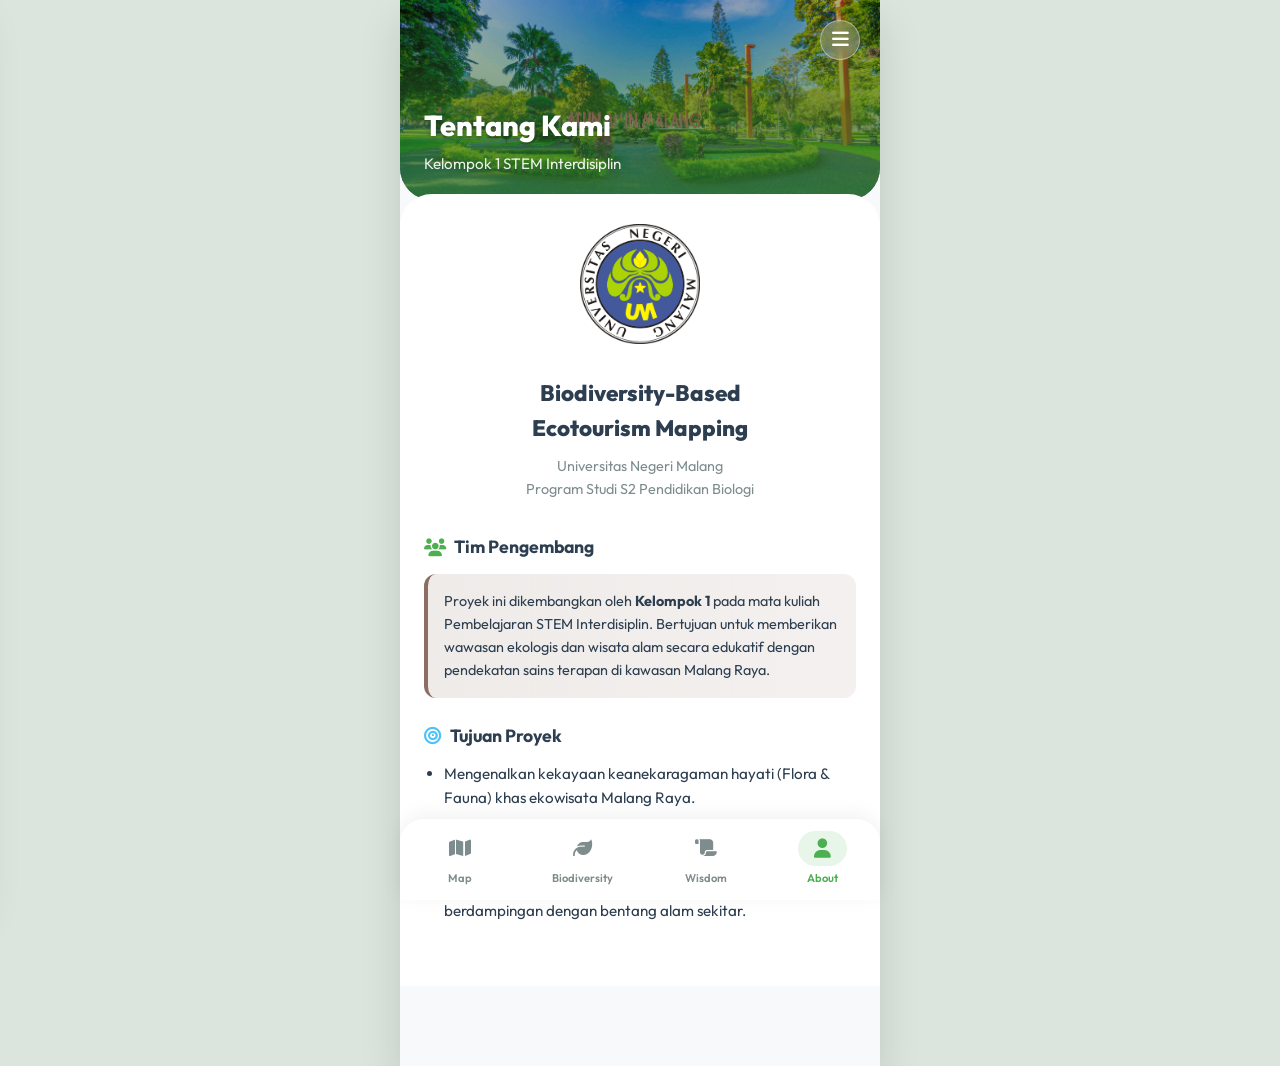
==== about.html @ d027c90c "first demo" ====
<!DOCTYPE html>
<html lang="id">
<head>
    <meta charset="UTF-8">
    <meta name="viewport" content="width=device-width, initial-scale=1.0">
    <title>EcoMap Malang Raya - Tentang Kami</title>
    <!-- Google Fonts -->
    <link rel="preconnect" href="https://fonts.googleapis.com">
    <link rel="preconnect" href="https://fonts.gstatic.com" crossorigin>
    <link href="https://fonts.googleapis.com/css2?family=Outfit:wght@300;400;500;600;700;800&display=swap" rel="stylesheet">
    <link rel="stylesheet" href="style.css">
    <!-- FontAwesome for Icons -->
    <link rel="stylesheet" href="https://cdnjs.cloudflare.com/ajax/libs/font-awesome/6.4.0/css/all.min.css">
</head>
<body>

<div class="app-container">

    <!-- SIDEBAR MENU -->
    <div id="sidebarOverlay" class="sidebar-overlay"></div>
    <nav id="sidebarMenu" class="sidebar-menu">
        <div class="sidebar-header">
            <img src="Images/Lambang-UM.webp" alt="Lambang UM" class="sidebar-logo">
            <button id="closeSidebarBtn" class="btn-close-sidebar"><i class="fa-solid fa-xmark"></i></button>
        </div>
        <div class="sidebar-content">
            <a href="#" class="sidebar-item"><i class="fa-solid fa-book"></i> Petunjuk Penggunaan</a>
            <a href="index.html" class="sidebar-item"><i class="fa-solid fa-map-location-dot"></i> Info Lokasi</a>
            <a href="about.html" class="sidebar-item"><i class="fa-solid fa-circle-info"></i> Tentang Kami</a>
            <a href="#" class="sidebar-item"><i class="fa-solid fa-comment-dots"></i> Feedback</a>
        </div>
        <div class="sidebar-footer">
            <p><strong>Kelompok 1 Pembelajaran STEM Interdisiplin</strong></p>
            <p>Biodiversity-Based Ecotourism Mapping</p>
            <div style="height: 12px;"></div>
            <p><strong>S2 Pendidikan Biologi</strong></p>
            <p>Universitas Negeri Malang</p>
        </div>
    </nav>

    <!-- HEADER -->
    <header class="hero-header" style="height: 200px;">
        <div class="header-overlay"></div>
        <button id="openSidebarBtn" class="btn-menu"><i class="fa-solid fa-bars"></i></button>
        <img class="header-bg" src="Images/Hero.png" alt="Malang Raya Forest">
        <div class="header-content">
            <h1>Tentang Kami</h1>
            <p>Kelompok 1 STEM Interdisiplin</p>
        </div>
    </header>

    <div class="detail-body" style="margin-top: -30px; position: relative; z-index: 10;">
        <div style="text-align: center; margin-bottom: 24px;">
            <img src="Images/Lambang-UM.webp" alt="Logo Universitas Negeri Malang" style="width: 120px; height: auto;">
        </div>
        <h2 class="detail-title" style="text-align: center; font-size: 1.4rem;">Biodiversity-Based<br>Ecotourism Mapping</h2>
        <p style="text-align: center; color: var(--text-muted); font-size: 0.9rem; margin-bottom: 32px;">
            Universitas Negeri Malang<br>Program Studi S2 Pendidikan Biologi
        </p>

        <h3 class="section-label"><i class="fa-solid fa-users text-green"></i> Tim Pengembang</h3>
        <div class="local-wisdom-card">
            <p>Proyek ini dikembangkan oleh <strong>Kelompok 1</strong> pada mata kuliah Pembelajaran STEM Interdisiplin. Bertujuan untuk memberikan wawasan ekologis dan wisata alam secara edukatif dengan pendekatan sains terapan di kawasan Malang Raya.</p>
        </div>

        <h3 class="section-label" style="margin-top: 24px;"><i class="fa-solid fa-bullseye text-blue"></i> Tujuan Proyek</h3>
        <ul style="padding-left: 20px; color: var(--text-main); font-size: 0.95rem; line-height: 1.6; margin-bottom: 32px; font-weight: 400;">
            <li style="margin-bottom: 8px;">Mengenalkan kekayaan keanekaragaman hayati (Flora & Fauna) khas ekowisata Malang Raya.</li>
            <li style="margin-bottom: 8px;">Mengintegrasikan nilai sains, teknologi, rekayasa, dan matematika (STEM) dalam konteks pelestarian lingkungan.</li>
            <li style="margin-bottom: 8px;">Menyajikan kearifan lokal <i>(local wisdom)</i> yang hidup berdampingan dengan bentang alam sekitar.</li>
        </ul>

    </div>

    <!-- Spacer for bottom nav -->
    <div style="height: 80px;"></div>

    <!-- BOTTOM NAVIGATION -->
    <nav class="bottom-nav">
        <a href="index.html#map-view" class="nav-item">
            <i class="fa-solid fa-map"></i>
            <span>Map</span>
        </a>
        <a href="index.html#biodiversity-view" class="nav-item">
            <i class="fa-solid fa-leaf"></i>
            <span>Biodiversity</span>
        </a>
        <a href="index.html#wisdom" class="nav-item">
            <i class="fa-solid fa-scroll"></i>
            <span>Wisdom</span>
        </a>
        <a href="about.html" class="nav-item active">
            <i class="fa-solid fa-user"></i>
            <span>About</span>
        </a>
    </nav>

</div>

<script src="script.js"></script>
</body>
</html>
---- style.css ----
/* === DESIGN SYSTEM & TOKENS === */
:root {
  /* Core Colors */
  --green-primary: #4CAF50;
  --green-light: #E8F5E9;
  --green-dark: #2E7D32;
  --blue-primary: #4FC3F7;
  --blue-light: #E1F5FE;
  --brown-primary: #8D6E63;
  --brown-light: #EFEBE9;
  
  /* Neutrals */
  --bg-color: #F8F9FA;
  --card-bg: #FFFFFF;
  --text-main: #2C3E50;
  --text-muted: #7F8C8D;
  --white: #FFFFFF;
  
  /* Effects */
  --shadow-sm: 0 4px 6px rgba(0,0,0,0.05);
  --shadow-md: 0 10px 20px rgba(0,0,0,0.08);
  --shadow-lg: 0 20px 40px rgba(0,0,0,0.12);
  --radius-sm: 12px;
  --radius-md: 20px;
  --radius-lg: 32px;
  --transition: all 0.3s cubic-bezier(0.25, 0.8, 0.25, 1);
}

* {
  margin: 0;
  padding: 0;
  box-sizing: border-box;
}

body {
  font-family: 'Outfit', sans-serif;
  background-color: #dbe4dd; /* Subtle green-ish backdrop for desktop */
  color: var(--text-main);
  line-height: 1.6;
}

/* === MOBILE APP CONTAINER === */
.app-container {
  max-width: 480px;
  margin: 0 auto;
  background-color: var(--bg-color);
  min-height: 100vh;
  position: relative;
  box-shadow: var(--shadow-lg);
  overflow-x: hidden;
  padding-bottom: env(safe-area-inset-bottom);
}

.section-padding {
  padding: 0 20px;
  margin-bottom: 30px;
}

.section-title {
  font-size: 1.25rem;
  font-weight: 700;
  margin-bottom: 16px;
  color: var(--text-main);
}

/* Typography Utilities */
.text-green { color: var(--green-primary); }
.text-blue { color: var(--blue-primary); }
.text-brown { color: var(--brown-primary); }

/* === HEADER === */
.hero-header {
  position: relative;
  height: 240px;
  border-bottom-left-radius: var(--radius-lg);
  border-bottom-right-radius: var(--radius-lg);
  overflow: hidden;
  margin-bottom: 24px;
}

.hero-header .header-bg {
  width: 100%;
  height: 100%;
  object-fit: cover;
  filter: saturate(1.2) brightness(0.9);
}

.header-overlay {
  position: absolute;
  top: 0; left: 0; right: 0; bottom: 0;
  background: linear-gradient(to bottom, rgba(0,0,0,0.2) 0%, rgba(46,125,50,0.8) 100%);
  z-index: 1;
}

.header-content {
  position: absolute;
  bottom: 24px;
  left: 24px;
  right: 24px;
  z-index: 2;
  color: var(--white);
}

.header-content h1 {
  font-size: 1.8rem;
  font-weight: 800;
  margin-bottom: 4px;
  text-shadow: 0 2px 4px rgba(0,0,0,0.3);
}

.header-content p {
  font-size: 0.95rem;
  font-weight: 400;
  opacity: 0.9;
}

/* === MAP SECTION (HERO) === */
.map-container {
  position: relative;
  width: 100%;
  height: 220px;
  border-radius: var(--radius-md);
  overflow: hidden;
  box-shadow: var(--shadow-md);
  background-color: #e0f2f1;
}

.map-bg {
  width: 100%;
  height: 100%;
  object-fit: cover;
  opacity: 0.9;
}

.map-pin {
  position: absolute;
  transform: translate(-50%, -100%);
  display: flex;
  flex-direction: column;
  align-items: center;
  cursor: pointer;
  animation: bounce 2s infinite ease-in-out;
}

.map-pin i {
  color: #E53935;
  font-size: 1.5rem;
  filter: drop-shadow(0 4px 4px rgba(0,0,0,0.3));
}

.pin-label {
  background: rgba(255,255,255,0.9);
  padding: 4px 8px;
  border-radius: 8px;
  font-size: 0.7rem;
  font-weight: 600;
  color: var(--text-main);
  margin-top: 4px;
  box-shadow: var(--shadow-sm);
  backdrop-filter: blur(4px);
  white-space: nowrap;
}

@keyframes bounce {
  0%, 100% { transform: translate(-50%, -100%) translateY(0); }
  50% { transform: translate(-50%, -100%) translateY(-8px); }
}

.map-insight {
  margin-top: 16px;
  padding: 12px 16px;
  background: var(--green-light);
  border-radius: var(--radius-sm);
  font-size: 0.85rem;
  color: var(--green-dark);
  border-left: 4px solid var(--green-primary);
}

/* === SEARCH & FILTER === */
.search-bar {
  display: flex;
  align-items: center;
  background: var(--white);
  padding: 12px 20px;
  border-radius: 50px;
  box-shadow: var(--shadow-sm);
  margin-bottom: 16px;
}

.search-bar i {
  color: var(--text-muted);
  margin-right: 12px;
}

.search-bar input {
  border: none;
  outline: none;
  width: 100%;
  font-family: inherit;
  font-size: 1rem;
  background: transparent;
}

.filter-chips {
  display: flex;
  gap: 10px;
  overflow-x: auto;
  padding-bottom: 8px;
  scrollbar-width: none; /* Firefox */
}
.filter-chips::-webkit-scrollbar { display: none; } /* Chrome */

.chip {
  padding: 8px 16px;
  background: var(--white);
  border: 1px solid #E0E0E0;
  border-radius: 50px;
  font-size: 0.85rem;
  font-weight: 500;
  color: var(--text-main);
  cursor: pointer;
  white-space: nowrap;
  display: flex;
  align-items: center;
  gap: 6px;
  transition: var(--transition);
}

.chip:hover, .chip.active {
  background: var(--green-primary);
  color: var(--white);
  border-color: var(--green-primary);
}

.chip i { font-size: 0.8rem; }

/* === CARD UI === */
.card-list {
  display: flex;
  flex-direction: column;
  gap: 20px;
}

.ecocard {
  background: var(--card-bg);
  border-radius: var(--radius-md);
  overflow: hidden;
  box-shadow: var(--shadow-sm);
  transition: var(--transition);
  cursor: pointer;
}

.ecocard:hover {
  transform: translateY(-4px);
  box-shadow: var(--shadow-md);
}

.card-image-wrapper {
  position: relative;
  height: 160px;
  overflow: hidden;
}

.card-image-wrapper img {
  width: 100%;
  height: 100%;
  object-fit: cover;
  transition: transform 0.5s ease;
}

.ecocard:hover .card-image-wrapper img {
  transform: scale(1.05);
}

.badge {
  position: absolute;
  top: 12px;
  left: 12px;
  background: rgba(255, 255, 255, 0.9);
  backdrop-filter: blur(4px);
  padding: 6px 12px;
  border-radius: 20px;
  font-size: 0.75rem;
  font-weight: 700;
  box-shadow: 0 2px 4px rgba(0,0,0,0.1);
}

.card-content {
  padding: 20px;
}

.card-content h3 {
  font-size: 1.2rem;
  font-weight: 700;
  margin-bottom: 4px;
}

.location {
  font-size: 0.85rem;
  color: var(--text-muted);
  margin-bottom: 12px;
}

.location i { color: #E53935; }

.bio-tags {
  display: flex;
  flex-wrap: wrap;
  gap: 8px;
  margin-bottom: 12px;
}

.tag {
  font-size: 0.75rem;
  padding: 4px 10px;
  border-radius: 6px;
  font-weight: 600;
}

.tag.flora { background: var(--green-light); color: var(--green-dark); }
.tag.fauna { background: var(--blue-light); color: #0277BD; }

.local-wisdom {
  font-size: 0.85rem;
  color: var(--text-main);
  background: var(--brown-light);
  padding: 10px;
  border-radius: 8px;
  margin-bottom: 16px;
  border-left: 3px solid var(--brown-primary);
}

.btn-explore {
  width: 100%;
  padding: 12px;
  background: transparent;
  border: 2px solid var(--green-primary);
  color: var(--green-primary);
  border-radius: var(--radius-sm);
  font-size: 0.9rem;
  font-weight: 700;
  cursor: pointer;
  transition: var(--transition);
  display: flex;
  justify-content: center;
  align-items: center;
  gap: 8px;
}

.btn-explore:hover {
  background: var(--green-primary);
  color: var(--white);
}

/* === HIGHLIGHT SECTION === */
.highlight-box {
  padding: 24px;
  border-radius: var(--radius-md);
  color: var(--white);
  display: flex;
  gap: 16px;
  align-items: flex-start;
  box-shadow: var(--shadow-md);
}

.gradient-bg {
  background: linear-gradient(135deg, var(--green-primary) 0%, var(--blue-primary) 100%);
}

.icon-pulse {
  background: rgba(255,255,255,0.2);
  width: 48px;
  height: 48px;
  border-radius: 50%;
  display: flex;
  justify-content: center;
  align-items: center;
  font-size: 1.2rem;
  flex-shrink: 0;
  animation: pulse 2s infinite;
}

@keyframes pulse {
  0% { box-shadow: 0 0 0 0 rgba(255,255,255,0.4); }
  70% { box-shadow: 0 0 0 15px rgba(255,255,255,0); }
  100% { box-shadow: 0 0 0 0 rgba(255,255,255,0); }
}

.highlight-info h4 {
  font-size: 1.1rem;
  font-weight: 700;
  margin-bottom: 8px;
}

.highlight-info p {
  font-size: 0.9rem;
  opacity: 0.95;
  line-height: 1.5;
}

/* === BOTTOM NAVIGATION === */
.bottom-nav {
  position: fixed;
  bottom: 0;
  width: 100%;
  max-width: 480px;
  background: var(--white);
  display: flex;
  justify-content: space-around;
  padding: 12px 0;
  padding-bottom: calc(12px + env(safe-area-inset-bottom));
  box-shadow: 0 -4px 20px rgba(0,0,0,0.06);
  border-top-left-radius: 24px;
  border-top-right-radius: 24px;
  z-index: 10;
}

.nav-item {
  display: flex;
  flex-direction: column;
  align-items: center;
  text-decoration: none;
  color: var(--text-muted);
  gap: 4px;
  transition: var(--transition);
}

.nav-item i {
  font-size: 1.2rem;
  padding: 8px 16px;
  border-radius: 20px;
  transition: var(--transition);
}

.nav-item span {
  font-size: 0.7rem;
  font-weight: 600;
}

.nav-item.active {
  color: var(--green-primary);
}

.nav-item.active i {
  background: var(--green-light);
  color: var(--green-primary);
}

/* === DETAIL MODAL === */
.detail-modal {
  position: fixed;
  top: 0; left: 0; right: 0; bottom: 0;
  background: var(--bg-color);
  z-index: 100;
  transform: translateY(100%);
  transition: transform 0.4s cubic-bezier(0.25, 1, 0.5, 1);
  overflow-y: auto;
}

.detail-modal.show {
  transform: translateY(0);
}

.btn-close {
  position: absolute;
  top: 20px;
  right: 20px;
  width: 40px;
  height: 40px;
  border-radius: 50%;
  background: rgba(255,255,255,0.8);
  backdrop-filter: blur(8px);
  border: none;
  font-size: 1.2rem;
  color: var(--text-main);
  z-index: 101;
  cursor: pointer;
  box-shadow: var(--shadow-sm);
  display: flex;
  justify-content: center;
  align-items: center;
}

/* Scrollbar Hide for modal */
.detail-modal::-webkit-scrollbar { display: none; }
.detail-modal { scrollbar-width: none; }

.detail-header {
  height: 300px;
  position: relative;
}

.detail-header img {
  width: 100%;
  height: 100%;
  object-fit: cover;
}

.detail-body {
  background: var(--white);
  margin-top: -30px;
  border-top-left-radius: var(--radius-lg);
  border-top-right-radius: var(--radius-lg);
  position: relative;
  padding: 30px 24px;
  min-height: calc(100vh - 270px);
}

.detail-title {
  font-size: 1.6rem;
  font-weight: 800;
  margin-bottom: 8px;
}

.detail-desc {
  font-size: 0.95rem;
  margin-bottom: 24px;
}

.section-label {
  font-size: 1.1rem;
  font-weight: 700;
  margin-bottom: 12px;
  color: var(--text-main);
  display: flex;
  align-items: center;
  gap: 8px;
}

.detail-list {
  background: var(--bg-color);
  border-radius: var(--radius-md);
  padding: 16px;
  margin-bottom: 20px;
}

.bio-item {
  display: flex;
  align-items: center;
  gap: 12px;
  padding: 8px 0;
  border-bottom: 1px solid #E0E0E0;
}
.bio-item:last-child { border-bottom: none; }

.bio-icon {
  width: 40px;
  height: 40px;
  border-radius: 50%;
  display: flex;
  justify-content: center;
  align-items: center;
  background: var(--white);
  box-shadow: var(--shadow-sm);
}

.bio-text { flex: 1; }
.bio-text h5 { font-size: 0.95rem; font-weight: 600; }
.bio-text p { font-size: 0.8rem; color: var(--text-muted); font-style: italic; } /* Ilmiah/Binomial name */

.local-wisdom-card {
  background: linear-gradient(to right, var(--brown-light), rgba(141,110,99,0.1));
  border-left: 4px solid var(--brown-primary);
  padding: 16px;
  border-radius: var(--radius-sm);
  margin-bottom: 24px;
}

.local-wisdom-card h5 {
  font-size: 1rem;
  color: var(--brown-primary);
  margin-bottom: 8px;
}

.local-wisdom-card p {
  font-size: 0.9rem;
}

.mini-map {
  width: 100%;
  height: 150px;
  border-radius: var(--radius-md);
  background: #E0E0E0;
  position: relative;
  overflow: hidden;
  margin-bottom: 30px;
}
.mini-map img {
  width: 100%;
  height: 100%;
  object-fit: cover;
  filter: grayscale(0.5);
}
.mini-map-pin {
  position: absolute;
  top: 50%; left: 50%;
  transform: translate(-50%, -100%);
  color: #E53935;
  font-size: 2rem;
  filter: drop-shadow(0 4px 4px rgba(0,0,0,0.4));
}

/* === SPECIES GRID === */
.species-badge {
  display: inline-flex;
  align-items: center;
  gap: 8px;
  background-color: #3b5a2e; /* dark olive green */
  color: white;
  padding: 6px 16px;
  border-radius: 20px;
  font-size: 0.85rem;
  font-weight: 600;
  margin-bottom: 16px;
  margin-top: 24px;
}
.species-badge.fauna {
  background-color: #4a633d; /* slightly lighter olive green */
}

.species-grid {
  display: grid;
  grid-template-columns: repeat(auto-fill, minmax(90px, 1fr));
  gap: 16px;
  margin-bottom: 24px;
}

.species-card {
  display: flex;
  flex-direction: column;
  align-items: center;
}

.species-card img {
  width: 100%;
  aspect-ratio: 1;
  object-fit: cover;
  border-radius: 8px;
  margin-bottom: 8px;
  box-shadow: 0 2px 4px rgba(0,0,0,0.1);
  background: #f0f0f0;
}

.species-card p {
  font-size: 0.7rem;
  text-align: center;
  font-style: italic;
  font-weight: 600;
  color: var(--text-main);
  line-height: 1.2;
}

/* === SIDEBAR MENU === */
.btn-menu {
  position: absolute;
  top: 20px;
  right: 20px;
  background: rgba(255,255,255,0.2);
  backdrop-filter: blur(8px);
  border: 1px solid rgba(255,255,255,0.4);
  color: var(--white);
  width: 40px;
  height: 40px;
  border-radius: 50%;
  font-size: 1.2rem;
  z-index: 5;
  cursor: pointer;
  display: flex;
  justify-content: center;
  align-items: center;
}

.sidebar-overlay {
  position: fixed;
  top: 0; left: 0; right: 0; bottom: 0;
  background: rgba(0,0,0,0.5);
  z-index: 1000;
  opacity: 0;
  visibility: hidden;
  transition: var(--transition);
}

.sidebar-overlay.active {
  opacity: 1;
  visibility: visible;
}

.sidebar-menu {
  position: fixed;
  top: 0; left: -300px; bottom: 0;
  width: 280px;
  background: var(--white);
  z-index: 1001;
  box-shadow: var(--shadow-lg);
  display: flex;
  flex-direction: column;
  transition: transform 0.4s cubic-bezier(0.25, 1, 0.5, 1);
}

.sidebar-menu.active {
  transform: translateX(300px);
}

.sidebar-header {
  padding: 30px 20px 20px;
  display: flex;
  justify-content: space-between;
  align-items: flex-start;
  background: var(--green-light);
  border-bottom: 1px solid #E0E0E0;
}

.sidebar-logo {
  width: 80px;
  height: auto;
}

.btn-close-sidebar {
  background: transparent;
  border: none;
  font-size: 1.5rem;
  color: var(--text-main);
  cursor: pointer;
}

.sidebar-content {
  padding: 20px 0;
  flex: 1;
}

.sidebar-item {
  display: flex;
  align-items: center;
  gap: 12px;
  padding: 16px 24px;
  text-decoration: none;
  color: var(--text-main);
  font-weight: 500;
  font-size: 1rem;
  transition: var(--transition);
}

.sidebar-item:hover {
  background: var(--green-light);
  color: var(--green-primary);
}

.sidebar-item i {
  font-size: 1.2rem;
  width: 24px;
  text-align: center;
  color: var(--green-primary);
}

.sidebar-footer {
  padding: 24px;
  background: var(--bg-color);
  border-top: 1px solid #E0E0E0;
  font-size: 0.75rem;
  color: var(--text-muted);
  line-height: 1.5;
  text-align: center;
}
.sidebar-footer p strong {
  color: var(--text-main);
}
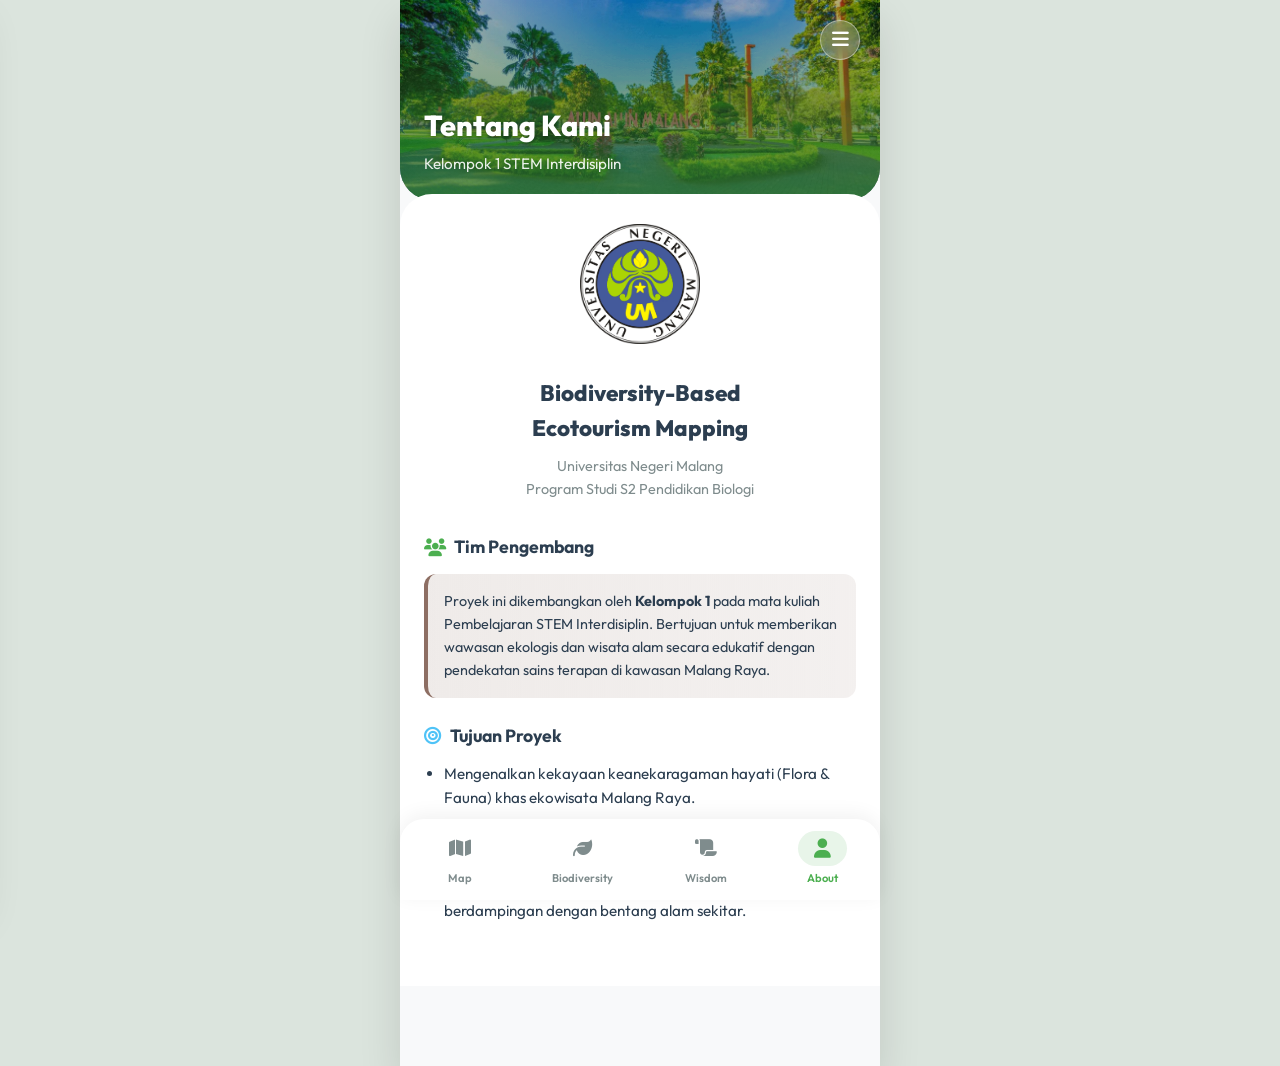
==== commit fc11ce70: "increase performance" ====
--- a/about.html
+++ b/about.html
@@ -8,7 +8,7 @@
     <link rel="preconnect" href="https://fonts.googleapis.com">
     <link rel="preconnect" href="https://fonts.gstatic.com" crossorigin>
     <link href="https://fonts.googleapis.com/css2?family=Outfit:wght@300;400;500;600;700;800&display=swap" rel="stylesheet">
-    <link rel="stylesheet" href="style.css">
+    <link rel="stylesheet" href="style-v1.1.css">
     <!-- FontAwesome for Icons -->
     <link rel="stylesheet" href="https://cdnjs.cloudflare.com/ajax/libs/font-awesome/6.4.0/css/all.min.css">
 </head>
@@ -24,10 +24,10 @@
             <button id="closeSidebarBtn" class="btn-close-sidebar"><i class="fa-solid fa-xmark"></i></button>
         </div>
         <div class="sidebar-content">
-            <a href="#" class="sidebar-item"><i class="fa-solid fa-book"></i> Petunjuk Penggunaan</a>
-            <a href="index.html" class="sidebar-item"><i class="fa-solid fa-map-location-dot"></i> Info Lokasi</a>
+            <a href="index.html" class="sidebar-item"><i class="fa-solid fa-home"></i> Halaman Utama</a>
+            <a href="petunjuk.html" class="sidebar-item"><i class="fa-solid fa-book"></i> Petunjuk Penggunaan</a>
+            <a href="info-lokasi.html" class="sidebar-item"><i class="fa-solid fa-map-location-dot"></i> Info Lokasi</a>
             <a href="about.html" class="sidebar-item"><i class="fa-solid fa-circle-info"></i> Tentang Kami</a>
-            <a href="#" class="sidebar-item"><i class="fa-solid fa-comment-dots"></i> Feedback</a>
         </div>
         <div class="sidebar-footer">
             <p><strong>Kelompok 1 Pembelajaran STEM Interdisiplin</strong></p>
@@ -42,7 +42,7 @@
     <header class="hero-header" style="height: 200px;">
         <div class="header-overlay"></div>
         <button id="openSidebarBtn" class="btn-menu"><i class="fa-solid fa-bars"></i></button>
-        <img class="header-bg" src="Images/Hero.png" alt="Malang Raya Forest">
+        <img class="header-bg" src="Images/Hero.webp" alt="Malang Raya Forest">
         <div class="header-content">
             <h1>Tentang Kami</h1>
             <p>Kelompok 1 STEM Interdisiplin</p>
@@ -97,6 +97,6 @@
 
 </div>
 
-<script src="script.js"></script>
+<script src="script-v1.1.js"></script>
 </body>
 </html>
--- a/style-v1.1.css
+++ b/style-v1.1.css
@@ -0,0 +1,767 @@
+/* === DESIGN SYSTEM & TOKENS === */
+:root {
+  /* Core Colors */
+  --green-primary: #4CAF50;
+  --green-light: #E8F5E9;
+  --green-dark: #2E7D32;
+  --blue-primary: #4FC3F7;
+  --blue-light: #E1F5FE;
+  --brown-primary: #8D6E63;
+  --brown-light: #EFEBE9;
+  
+  /* Neutrals */
+  --bg-color: #F8F9FA;
+  --card-bg: #FFFFFF;
+  --text-main: #2C3E50;
+  --text-muted: #7F8C8D;
+  --white: #FFFFFF;
+  
+  /* Effects */
+  --shadow-sm: 0 4px 6px rgba(0,0,0,0.05);
+  --shadow-md: 0 10px 20px rgba(0,0,0,0.08);
+  --shadow-lg: 0 20px 40px rgba(0,0,0,0.12);
+  --radius-sm: 12px;
+  --radius-md: 20px;
+  --radius-lg: 32px;
+  --transition: all 0.3s cubic-bezier(0.25, 0.8, 0.25, 1);
+}
+
+* {
+  margin: 0;
+  padding: 0;
+  box-sizing: border-box;
+}
+
+body {
+  font-family: 'Outfit', sans-serif;
+  background-color: #dbe4dd; /* Subtle green-ish backdrop for desktop */
+  color: var(--text-main);
+  line-height: 1.6;
+}
+
+/* === MOBILE APP CONTAINER === */
+.app-container {
+  max-width: 480px;
+  margin: 0 auto;
+  background-color: var(--bg-color);
+  min-height: 100vh;
+  position: relative;
+  box-shadow: var(--shadow-lg);
+  overflow-x: hidden;
+  padding-bottom: env(safe-area-inset-bottom);
+}
+
+.section-padding {
+  padding: 0 20px;
+  margin-bottom: 30px;
+}
+
+.section-title {
+  font-size: 1.25rem;
+  font-weight: 700;
+  margin-bottom: 16px;
+  color: var(--text-main);
+}
+
+/* Typography Utilities */
+.text-green { color: var(--green-primary); }
+.text-blue { color: var(--blue-primary); }
+.text-brown { color: var(--brown-primary); }
+
+/* === HEADER === */
+.hero-header {
+  position: relative;
+  height: 240px;
+  border-bottom-left-radius: var(--radius-lg);
+  border-bottom-right-radius: var(--radius-lg);
+  overflow: hidden;
+  margin-bottom: 24px;
+}
+
+.hero-header .header-bg {
+  width: 100%;
+  height: 100%;
+  object-fit: cover;
+  filter: saturate(1.2) brightness(0.9);
+}
+
+.header-overlay {
+  position: absolute;
+  top: 0; left: 0; right: 0; bottom: 0;
+  background: linear-gradient(to bottom, rgba(0,0,0,0.2) 0%, rgba(46,125,50,0.8) 100%);
+  z-index: 1;
+}
+
+.header-content {
+  position: absolute;
+  bottom: 24px;
+  left: 24px;
+  right: 24px;
+  z-index: 2;
+  color: var(--white);
+}
+
+.header-content h1 {
+  font-size: 1.8rem;
+  font-weight: 800;
+  margin-bottom: 4px;
+  text-shadow: 0 2px 4px rgba(0,0,0,0.3);
+}
+
+.header-content p {
+  font-size: 0.95rem;
+  font-weight: 400;
+  opacity: 0.9;
+}
+
+/* === MAP SECTION (HERO) === */
+.map-container {
+  position: relative;
+  width: 100%;
+  border-radius: var(--radius-md);
+  overflow: hidden;
+  box-shadow: var(--shadow-md);
+  background-color: #e0f2f1;
+}
+
+.map-bg {
+  width: 100%;
+  height: auto;
+  object-fit: contain;
+  opacity: 0.9;
+}
+
+.map-pin {
+  position: absolute;
+  transform: translate(-50%, -100%);
+  display: flex;
+  flex-direction: column;
+  align-items: center;
+  cursor: pointer;
+  z-index: 10;
+  animation: bounce 2s infinite ease-in-out;
+}
+
+.map-pin i {
+  color: #E53935;
+  font-size: 1.5rem;
+  filter: drop-shadow(0 4px 4px rgba(0,0,0,0.3));
+}
+
+.pin-label {
+  background: rgba(255,255,255,0.9);
+  padding: 4px 8px;
+  border-radius: 8px;
+  font-size: 0.7rem;
+  font-weight: 600;
+  color: var(--text-main);
+  margin-top: 4px;
+  box-shadow: var(--shadow-sm);
+  backdrop-filter: blur(4px);
+  white-space: nowrap;
+}
+
+@keyframes bounce {
+  0%, 100% { transform: translate(-50%, -100%) translateY(0); }
+  50% { transform: translate(-50%, -100%) translateY(-8px); }
+}
+
+.map-insight {
+  margin-top: 16px;
+  padding: 12px 16px;
+  background: var(--green-light);
+  border-radius: var(--radius-sm);
+  font-size: 0.85rem;
+  color: var(--green-dark);
+  border-left: 4px solid var(--green-primary);
+}
+
+/* === SEARCH & FILTER === */
+.search-bar {
+  display: flex;
+  align-items: center;
+  background: var(--white);
+  padding: 12px 20px;
+  border-radius: 50px;
+  box-shadow: var(--shadow-sm);
+  margin-bottom: 16px;
+}
+
+.search-bar i {
+  color: var(--text-muted);
+  margin-right: 12px;
+}
+
+.search-bar input {
+  border: none;
+  outline: none;
+  width: 100%;
+  font-family: inherit;
+  font-size: 1rem;
+  background: transparent;
+}
+
+.filter-chips {
+  display: flex;
+  gap: 10px;
+  overflow-x: auto;
+  padding-bottom: 8px;
+  scrollbar-width: none; /* Firefox */
+}
+.filter-chips::-webkit-scrollbar { display: none; } /* Chrome */
+
+.chip {
+  padding: 8px 16px;
+  background: var(--white);
+  border: 1px solid #E0E0E0;
+  border-radius: 50px;
+  font-size: 0.85rem;
+  font-weight: 500;
+  color: var(--text-main);
+  cursor: pointer;
+  white-space: nowrap;
+  display: flex;
+  align-items: center;
+  gap: 6px;
+  transition: var(--transition);
+}
+
+.chip:hover, .chip.active {
+  background: var(--green-primary);
+  color: var(--white);
+  border-color: var(--green-primary);
+}
+
+.chip i { font-size: 0.8rem; }
+
+/* === CARD UI === */
+.card-list {
+  display: flex;
+  flex-direction: column;
+  gap: 20px;
+}
+
+.ecocard {
+  background: var(--card-bg);
+  border-radius: var(--radius-md);
+  overflow: hidden;
+  box-shadow: var(--shadow-sm);
+  transition: var(--transition);
+  cursor: pointer;
+}
+
+.ecocard:hover {
+  transform: translateY(-4px);
+  box-shadow: var(--shadow-md);
+}
+
+.card-image-wrapper {
+  position: relative;
+  height: 160px;
+  overflow: hidden;
+}
+
+.card-image-wrapper img {
+  width: 100%;
+  height: 100%;
+  object-fit: cover;
+  transition: transform 0.5s ease;
+}
+
+.ecocard:hover .card-image-wrapper img {
+  transform: scale(1.05);
+}
+
+.badge {
+  position: absolute;
+  top: 12px;
+  left: 12px;
+  background: rgba(255, 255, 255, 0.9);
+  backdrop-filter: blur(4px);
+  padding: 6px 12px;
+  border-radius: 20px;
+  font-size: 0.75rem;
+  font-weight: 700;
+  box-shadow: 0 2px 4px rgba(0,0,0,0.1);
+}
+
+.card-content {
+  padding: 20px;
+}
+
+.card-content h3 {
+  font-size: 1.2rem;
+  font-weight: 700;
+  margin-bottom: 4px;
+}
+
+.location {
+  font-size: 0.85rem;
+  color: var(--text-muted);
+  margin-bottom: 12px;
+}
+
+.location i { color: #E53935; }
+
+.bio-tags {
+  display: flex;
+  flex-wrap: wrap;
+  gap: 8px;
+  margin-bottom: 12px;
+}
+
+.tag {
+  font-size: 0.75rem;
+  padding: 4px 10px;
+  border-radius: 6px;
+  font-weight: 600;
+}
+
+.tag.flora { background: var(--green-light); color: var(--green-dark); }
+.tag.fauna { background: var(--blue-light); color: #0277BD; }
+
+.local-wisdom {
+  font-size: 0.85rem;
+  color: var(--text-main);
+  background: var(--brown-light);
+  padding: 10px;
+  border-radius: 8px;
+  margin-bottom: 16px;
+  border-left: 3px solid var(--brown-primary);
+}
+
+.btn-explore {
+  width: 100%;
+  padding: 12px;
+  background: transparent;
+  border: 2px solid var(--green-primary);
+  color: var(--green-primary);
+  border-radius: var(--radius-sm);
+  font-size: 0.9rem;
+  font-weight: 700;
+  cursor: pointer;
+  transition: var(--transition);
+  display: flex;
+  justify-content: center;
+  align-items: center;
+  gap: 8px;
+}
+
+.btn-explore:hover {
+  background: var(--green-primary);
+  color: var(--white);
+}
+
+/* === HIGHLIGHT SECTION === */
+.highlight-box {
+  padding: 24px;
+  border-radius: var(--radius-md);
+  color: var(--white);
+  display: flex;
+  gap: 16px;
+  align-items: flex-start;
+  box-shadow: var(--shadow-md);
+}
+
+.gradient-bg {
+  background: linear-gradient(135deg, var(--green-primary) 0%, var(--blue-primary) 100%);
+}
+
+.icon-pulse {
+  background: rgba(255,255,255,0.2);
+  width: 48px;
+  height: 48px;
+  border-radius: 50%;
+  display: flex;
+  justify-content: center;
+  align-items: center;
+  font-size: 1.2rem;
+  flex-shrink: 0;
+  animation: pulse 2s infinite;
+}
+
+@keyframes pulse {
+  0% { box-shadow: 0 0 0 0 rgba(255,255,255,0.4); }
+  70% { box-shadow: 0 0 0 15px rgba(255,255,255,0); }
+  100% { box-shadow: 0 0 0 0 rgba(255,255,255,0); }
+}
+
+.highlight-info h4 {
+  font-size: 1.1rem;
+  font-weight: 700;
+  margin-bottom: 8px;
+}
+
+.highlight-info p {
+  font-size: 0.9rem;
+  opacity: 0.95;
+  line-height: 1.5;
+}
+
+/* === BOTTOM NAVIGATION === */
+.bottom-nav {
+  position: fixed;
+  bottom: 0;
+  width: 100%;
+  max-width: 480px;
+  background: var(--white);
+  display: flex;
+  justify-content: space-around;
+  padding: 12px 0;
+  padding-bottom: calc(12px + env(safe-area-inset-bottom));
+  box-shadow: 0 -4px 20px rgba(0,0,0,0.06);
+  border-top-left-radius: 24px;
+  border-top-right-radius: 24px;
+  z-index: 10;
+}
+
+.nav-item {
+  display: flex;
+  flex-direction: column;
+  align-items: center;
+  text-decoration: none;
+  color: var(--text-muted);
+  gap: 4px;
+  transition: var(--transition);
+}
+
+.nav-item i {
+  font-size: 1.2rem;
+  padding: 8px 16px;
+  border-radius: 20px;
+  transition: var(--transition);
+}
+
+.nav-item span {
+  font-size: 0.7rem;
+  font-weight: 600;
+}
+
+.nav-item.active {
+  color: var(--green-primary);
+}
+
+.nav-item.active i {
+  background: var(--green-light);
+  color: var(--green-primary);
+}
+
+/* === DETAIL MODAL === */
+.detail-modal {
+  position: fixed;
+  top: 0; left: 0; right: 0; bottom: 0;
+  background: var(--bg-color);
+  z-index: 100;
+  transform: translateY(100%);
+  transition: transform 0.4s cubic-bezier(0.25, 1, 0.5, 1);
+  overflow-y: auto;
+}
+
+.detail-modal.show {
+  transform: translateY(0);
+}
+
+.btn-close {
+  position: absolute;
+  top: 20px;
+  right: 20px;
+  width: 40px;
+  height: 40px;
+  border-radius: 50%;
+  background: rgba(255,255,255,0.8);
+  backdrop-filter: blur(8px);
+  border: none;
+  font-size: 1.2rem;
+  color: var(--text-main);
+  z-index: 101;
+  cursor: pointer;
+  box-shadow: var(--shadow-sm);
+  display: flex;
+  justify-content: center;
+  align-items: center;
+}
+
+/* Scrollbar Hide for modal */
+.detail-modal::-webkit-scrollbar { display: none; }
+.detail-modal { scrollbar-width: none; }
+
+.detail-header {
+  height: 300px;
+  position: relative;
+}
+
+.detail-header img {
+  width: 100%;
+  height: 100%;
+  object-fit: cover;
+}
+
+.detail-body {
+  background: var(--white);
+  margin-top: -30px;
+  border-top-left-radius: var(--radius-lg);
+  border-top-right-radius: var(--radius-lg);
+  position: relative;
+  padding: 30px 24px;
+  min-height: calc(100vh - 270px);
+}
+
+.detail-title {
+  font-size: 1.6rem;
+  font-weight: 800;
+  margin-bottom: 8px;
+}
+
+.detail-desc {
+  font-size: 0.95rem;
+  margin-bottom: 24px;
+}
+
+.section-label {
+  font-size: 1.1rem;
+  font-weight: 700;
+  margin-bottom: 12px;
+  color: var(--text-main);
+  display: flex;
+  align-items: center;
+  gap: 8px;
+}
+
+.detail-list {
+  background: var(--bg-color);
+  border-radius: var(--radius-md);
+  padding: 16px;
+  margin-bottom: 20px;
+}
+
+.bio-item {
+  display: flex;
+  align-items: center;
+  gap: 12px;
+  padding: 8px 0;
+  border-bottom: 1px solid #E0E0E0;
+}
+.bio-item:last-child { border-bottom: none; }
+
+.bio-icon {
+  width: 40px;
+  height: 40px;
+  border-radius: 50%;
+  display: flex;
+  justify-content: center;
+  align-items: center;
+  background: var(--white);
+  box-shadow: var(--shadow-sm);
+}
+
+.bio-text { flex: 1; }
+.bio-text h5 { font-size: 0.95rem; font-weight: 600; }
+.bio-text p { font-size: 0.8rem; color: var(--text-muted); font-style: italic; } /* Ilmiah/Binomial name */
+
+.local-wisdom-card {
+  background: linear-gradient(to right, var(--brown-light), rgba(141,110,99,0.1));
+  border-left: 4px solid var(--brown-primary);
+  padding: 16px;
+  border-radius: var(--radius-sm);
+  margin-bottom: 24px;
+}
+
+.local-wisdom-card h5 {
+  font-size: 1rem;
+  color: var(--brown-primary);
+  margin-bottom: 8px;
+}
+
+.local-wisdom-card p {
+  font-size: 0.9rem;
+}
+
+.mini-map {
+  width: 100%;
+  height: 150px;
+  border-radius: var(--radius-md);
+  background: #E0E0E0;
+  position: relative;
+  overflow: hidden;
+  margin-bottom: 30px;
+}
+.mini-map img {
+  width: 100%;
+  height: 100%;
+  object-fit: cover;
+  filter: grayscale(0.5);
+}
+.mini-map-pin {
+  position: absolute;
+  top: 50%; left: 50%;
+  transform: translate(-50%, -100%);
+  color: #E53935;
+  font-size: 2rem;
+  filter: drop-shadow(0 4px 4px rgba(0,0,0,0.4));
+}
+
+/* === SPECIES GRID === */
+.species-badge {
+  display: inline-flex;
+  align-items: center;
+  gap: 8px;
+  background-color: #3b5a2e; /* dark olive green */
+  color: white;
+  padding: 6px 16px;
+  border-radius: 20px;
+  font-size: 0.85rem;
+  font-weight: 600;
+  margin-bottom: 16px;
+  margin-top: 24px;
+}
+.species-badge.fauna {
+  background-color: #4a633d; /* slightly lighter olive green */
+}
+
+.species-grid {
+  display: grid;
+  grid-template-columns: repeat(auto-fill, minmax(90px, 1fr));
+  gap: 16px;
+  margin-bottom: 24px;
+}
+
+.species-card {
+  display: flex;
+  flex-direction: column;
+  align-items: center;
+}
+
+.species-card img {
+  width: 100%;
+  aspect-ratio: 1;
+  object-fit: cover;
+  border-radius: 8px;
+  margin-bottom: 8px;
+  box-shadow: 0 2px 4px rgba(0,0,0,0.1);
+  background: #f0f0f0;
+}
+
+.species-card p {
+  font-size: 0.7rem;
+  text-align: center;
+  font-style: italic;
+  font-weight: 600;
+  color: var(--text-main);
+  line-height: 1.2;
+}
+
+/* === SIDEBAR MENU === */
+.btn-menu {
+  position: absolute;
+  top: 20px;
+  right: 20px;
+  background: rgba(255,255,255,0.2);
+  backdrop-filter: blur(8px);
+  border: 1px solid rgba(255,255,255,0.4);
+  color: var(--white);
+  width: 40px;
+  height: 40px;
+  border-radius: 50%;
+  font-size: 1.2rem;
+  z-index: 5;
+  cursor: pointer;
+  display: flex;
+  justify-content: center;
+  align-items: center;
+}
+
+.sidebar-overlay {
+  position: fixed;
+  top: 0; left: 0; right: 0; bottom: 0;
+  background: rgba(0,0,0,0.5);
+  z-index: 1000;
+  opacity: 0;
+  visibility: hidden;
+  transition: var(--transition);
+}
+
+.sidebar-overlay.active {
+  opacity: 1;
+  visibility: visible;
+}
+
+.sidebar-menu {
+  position: fixed;
+  top: 0; left: -300px; bottom: 0;
+  width: 280px;
+  background: var(--white);
+  z-index: 1001;
+  box-shadow: var(--shadow-lg);
+  display: flex;
+  flex-direction: column;
+  transition: transform 0.4s cubic-bezier(0.25, 1, 0.5, 1);
+}
+
+.sidebar-menu.active {
+  transform: translateX(300px);
+}
+
+.sidebar-header {
+  padding: 30px 20px 20px;
+  display: flex;
+  justify-content: space-between;
+  align-items: flex-start;
+  background: var(--green-light);
+  border-bottom: 1px solid #E0E0E0;
+}
+
+.sidebar-logo {
+  width: 80px;
+  height: auto;
+}
+
+.btn-close-sidebar {
+  background: transparent;
+  border: none;
+  font-size: 1.5rem;
+  color: var(--text-main);
+  cursor: pointer;
+}
+
+.sidebar-content {
+  padding: 20px 0;
+  flex: 1;
+}
+
+.sidebar-item {
+  display: flex;
+  align-items: center;
+  gap: 12px;
+  padding: 16px 24px;
+  text-decoration: none;
+  color: var(--text-main);
+  font-weight: 500;
+  font-size: 1rem;
+  transition: var(--transition);
+}
+
+.sidebar-item:hover {
+  background: var(--green-light);
+  color: var(--green-primary);
+}
+
+.sidebar-item i {
+  font-size: 1.2rem;
+  width: 24px;
+  text-align: center;
+  color: var(--green-primary);
+}
+
+.sidebar-footer {
+  padding: 24px;
+  background: var(--bg-color);
+  border-top: 1px solid #E0E0E0;
+  font-size: 0.75rem;
+  color: var(--text-muted);
+  line-height: 1.5;
+  text-align: center;
+}
+.sidebar-footer p strong {
+  color: var(--text-main);
+}
+
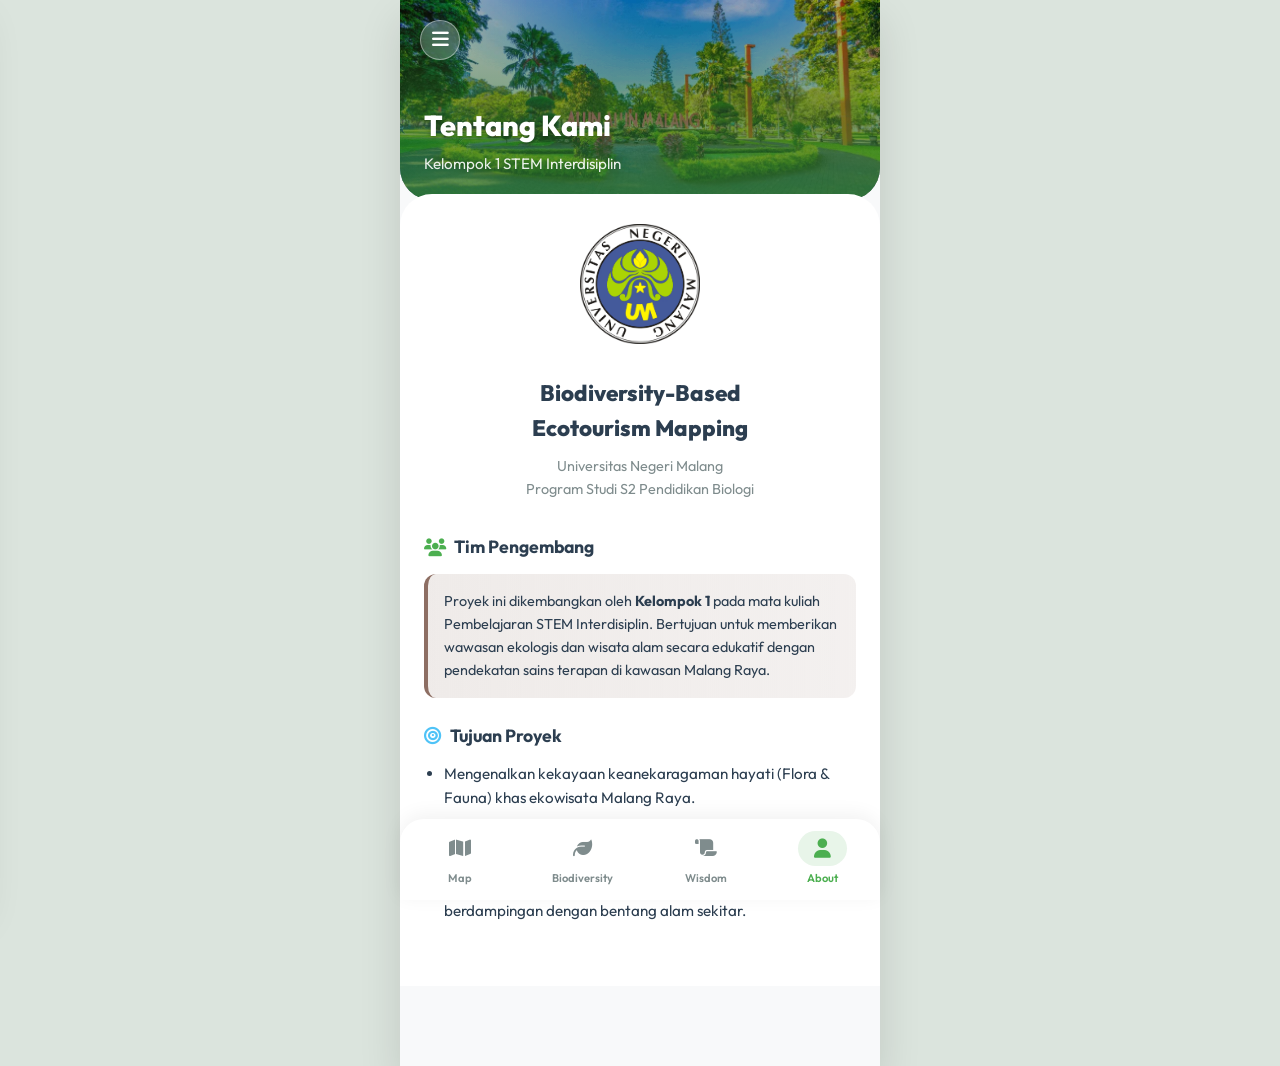
==== commit 2fac8ab5: "update full 1.2" ====
--- a/about.html
+++ b/about.html
@@ -8,7 +8,7 @@
     <link rel="preconnect" href="https://fonts.googleapis.com">
     <link rel="preconnect" href="https://fonts.gstatic.com" crossorigin>
     <link href="https://fonts.googleapis.com/css2?family=Outfit:wght@300;400;500;600;700;800&display=swap" rel="stylesheet">
-    <link rel="stylesheet" href="style-v1.1.css">
+    <link rel="stylesheet" href="style-v1.2.css">
     <!-- FontAwesome for Icons -->
     <link rel="stylesheet" href="https://cdnjs.cloudflare.com/ajax/libs/font-awesome/6.4.0/css/all.min.css">
 </head>
@@ -97,6 +97,6 @@
 
 </div>
 
-<script src="script-v1.1.js"></script>
+<script src="script-v1.2.js"></script>
 </body>
 </html>
--- a/style-v1.2.css
+++ b/style-v1.2.css
@@ -0,0 +1,774 @@
+/* === DESIGN SYSTEM & TOKENS === */
+:root {
+  /* Core Colors */
+  --green-primary: #4CAF50;
+  --green-light: #E8F5E9;
+  --green-dark: #2E7D32;
+  --blue-primary: #4FC3F7;
+  --blue-light: #E1F5FE;
+  --brown-primary: #8D6E63;
+  --brown-light: #EFEBE9;
+  
+  /* Neutrals */
+  --bg-color: #F8F9FA;
+  --card-bg: #FFFFFF;
+  --text-main: #2C3E50;
+  --text-muted: #7F8C8D;
+  --white: #FFFFFF;
+  
+  /* Effects */
+  --shadow-sm: 0 4px 6px rgba(0,0,0,0.05);
+  --shadow-md: 0 10px 20px rgba(0,0,0,0.08);
+  --shadow-lg: 0 20px 40px rgba(0,0,0,0.12);
+  --radius-sm: 12px;
+  --radius-md: 20px;
+  --radius-lg: 32px;
+  --transition: all 0.3s cubic-bezier(0.25, 0.8, 0.25, 1);
+}
+
+* {
+  margin: 0;
+  padding: 0;
+  box-sizing: border-box;
+}
+
+body {
+  font-family: 'Outfit', sans-serif;
+  background-color: #dbe4dd; /* Subtle green-ish backdrop for desktop */
+  color: var(--text-main);
+  line-height: 1.6;
+}
+
+/* === MOBILE APP CONTAINER === */
+.app-container {
+  max-width: 480px;
+  margin: 0 auto;
+  background-color: var(--bg-color);
+  min-height: 100vh;
+  position: relative;
+  box-shadow: var(--shadow-lg);
+  overflow-x: hidden;
+  padding-bottom: env(safe-area-inset-bottom);
+}
+
+.section-padding {
+  padding: 0 20px;
+  margin-bottom: 30px;
+}
+
+.section-title {
+  font-size: 1.25rem;
+  font-weight: 700;
+  margin-bottom: 16px;
+  color: var(--text-main);
+}
+
+/* Typography Utilities */
+.text-green { color: var(--green-primary); }
+.text-blue { color: var(--blue-primary); }
+.text-brown { color: var(--brown-primary); }
+
+/* === HEADER === */
+.hero-header {
+  position: relative;
+  height: 240px;
+  border-bottom-left-radius: var(--radius-lg);
+  border-bottom-right-radius: var(--radius-lg);
+  overflow: hidden;
+  margin-bottom: 24px;
+}
+
+.hero-header .header-bg {
+  width: 100%;
+  height: 100%;
+  object-fit: cover;
+  filter: saturate(1.2) brightness(0.9);
+}
+
+.header-overlay {
+  position: absolute;
+  top: 0; left: 0; right: 0; bottom: 0;
+  background: linear-gradient(to bottom, rgba(0,0,0,0.2) 0%, rgba(46,125,50,0.8) 100%);
+  z-index: 1;
+}
+
+.header-content {
+  position: absolute;
+  bottom: 24px;
+  left: 24px;
+  right: 24px;
+  z-index: 2;
+  color: var(--white);
+}
+
+.header-content h1 {
+  font-size: 1.8rem;
+  font-weight: 800;
+  margin-bottom: 4px;
+  text-shadow: 0 2px 4px rgba(0,0,0,0.3);
+}
+
+.header-content p {
+  font-size: 0.95rem;
+  font-weight: 400;
+  opacity: 0.9;
+}
+
+/* === MAP SECTION (HERO) === */
+.map-container {
+  position: relative;
+  width: 100%;
+  border-radius: var(--radius-md);
+  overflow: hidden;
+  box-shadow: var(--shadow-md);
+  background-color: #e0f2f1;
+}
+
+.map-bg {
+  width: 100%;
+  height: auto;
+  object-fit: contain;
+  opacity: 0.9;
+}
+
+.map-pin {
+  position: absolute;
+  transform: translate(-50%, -100%);
+  display: flex;
+  flex-direction: column;
+  align-items: center;
+  cursor: pointer;
+  z-index: 10;
+  animation: bounce 2s infinite ease-in-out;
+}
+
+.map-pin i {
+  color: #E53935;
+  font-size: 1.5rem;
+  filter: drop-shadow(0 4px 4px rgba(0,0,0,0.3));
+}
+
+.pin-label {
+  background: rgba(255,255,255,0.9);
+  padding: 4px 8px;
+  border-radius: 8px;
+  font-size: 0.7rem;
+  font-weight: 600;
+  color: var(--text-main);
+  margin-top: 4px;
+  box-shadow: var(--shadow-sm);
+  backdrop-filter: blur(4px);
+  white-space: nowrap;
+}
+
+@keyframes bounce {
+  0%, 100% { transform: translate(-50%, -100%) translateY(0); }
+  50% { transform: translate(-50%, -100%) translateY(-8px); }
+}
+
+.map-insight {
+  margin-top: 16px;
+  padding: 12px 16px;
+  background: var(--green-light);
+  border-radius: var(--radius-sm);
+  font-size: 0.85rem;
+  color: var(--green-dark);
+  border-left: 4px solid var(--green-primary);
+}
+
+/* === SEARCH & FILTER === */
+.search-bar {
+  display: flex;
+  align-items: center;
+  background: var(--white);
+  padding: 12px 20px;
+  border-radius: 50px;
+  box-shadow: var(--shadow-sm);
+  margin-bottom: 16px;
+}
+
+.search-bar i {
+  color: var(--text-muted);
+  margin-right: 12px;
+}
+
+.search-bar input {
+  border: none;
+  outline: none;
+  width: 100%;
+  font-family: inherit;
+  font-size: 1rem;
+  background: transparent;
+}
+
+.filter-chips {
+  display: flex;
+  gap: 10px;
+  overflow-x: auto;
+  padding-bottom: 8px;
+  scrollbar-width: none; /* Firefox */
+}
+.filter-chips::-webkit-scrollbar { display: none; } /* Chrome */
+
+.chip {
+  padding: 8px 16px;
+  background: var(--white);
+  border: 1px solid #E0E0E0;
+  border-radius: 50px;
+  font-size: 0.85rem;
+  font-weight: 500;
+  color: var(--text-main);
+  cursor: pointer;
+  white-space: nowrap;
+  display: flex;
+  align-items: center;
+  gap: 6px;
+  transition: var(--transition);
+}
+
+.chip:hover, .chip.active {
+  background: var(--green-primary);
+  color: var(--white);
+  border-color: var(--green-primary);
+}
+
+.chip i { font-size: 0.8rem; }
+
+/* === CARD UI === */
+.card-list {
+  display: flex;
+  flex-direction: column;
+  gap: 20px;
+}
+
+.ecocard {
+  background: var(--card-bg);
+  border-radius: var(--radius-md);
+  overflow: hidden;
+  box-shadow: var(--shadow-sm);
+  transition: var(--transition);
+  cursor: pointer;
+}
+
+.ecocard:hover {
+  transform: translateY(-4px);
+  box-shadow: var(--shadow-md);
+}
+
+.card-image-wrapper {
+  position: relative;
+  height: 160px;
+  overflow: hidden;
+}
+
+.card-image-wrapper img {
+  width: 100%;
+  height: 100%;
+  object-fit: cover;
+  transition: transform 0.5s ease;
+}
+
+.ecocard:hover .card-image-wrapper img {
+  transform: scale(1.05);
+}
+
+.badge {
+  position: absolute;
+  top: 12px;
+  left: 12px;
+  background: rgba(255, 255, 255, 0.9);
+  backdrop-filter: blur(4px);
+  padding: 6px 12px;
+  border-radius: 20px;
+  font-size: 0.75rem;
+  font-weight: 700;
+  box-shadow: 0 2px 4px rgba(0,0,0,0.1);
+}
+
+.card-content {
+  padding: 20px;
+}
+
+.card-content h3 {
+  font-size: 1.2rem;
+  font-weight: 700;
+  margin-bottom: 4px;
+}
+
+.location {
+  font-size: 0.85rem;
+  color: var(--text-muted);
+  margin-bottom: 12px;
+}
+
+.location i { color: #E53935; }
+
+.bio-tags {
+  display: flex;
+  flex-wrap: wrap;
+  gap: 8px;
+  margin-bottom: 12px;
+}
+
+.tag {
+  font-size: 0.75rem;
+  padding: 4px 10px;
+  border-radius: 6px;
+  font-weight: 600;
+}
+
+.tag.flora { background: var(--green-light); color: var(--green-dark); }
+.tag.fauna { background: var(--blue-light); color: #0277BD; }
+
+.local-wisdom {
+  font-size: 0.85rem;
+  color: var(--text-main);
+  background: var(--brown-light);
+  padding: 10px;
+  border-radius: 8px;
+  margin-bottom: 16px;
+  border-left: 3px solid var(--brown-primary);
+}
+
+.btn-explore {
+  width: 100%;
+  padding: 12px;
+  background: transparent;
+  border: 2px solid var(--green-primary);
+  color: var(--green-primary);
+  border-radius: var(--radius-sm);
+  font-size: 0.9rem;
+  font-weight: 700;
+  cursor: pointer;
+  transition: var(--transition);
+  display: flex;
+  justify-content: center;
+  align-items: center;
+  gap: 8px;
+}
+
+.btn-explore:hover {
+  background: var(--green-primary);
+  color: var(--white);
+}
+
+/* === HIGHLIGHT SECTION === */
+.highlight-box {
+  padding: 24px;
+  border-radius: var(--radius-md);
+  color: var(--white);
+  display: flex;
+  gap: 16px;
+  align-items: flex-start;
+  box-shadow: var(--shadow-md);
+}
+
+.gradient-bg {
+  background: linear-gradient(135deg, var(--green-primary) 0%, var(--blue-primary) 100%);
+}
+
+.icon-pulse {
+  background: rgba(255,255,255,0.2);
+  width: 48px;
+  height: 48px;
+  border-radius: 50%;
+  display: flex;
+  justify-content: center;
+  align-items: center;
+  font-size: 1.2rem;
+  flex-shrink: 0;
+  animation: pulse 2s infinite;
+}
+
+@keyframes pulse {
+  0% { box-shadow: 0 0 0 0 rgba(255,255,255,0.4); }
+  70% { box-shadow: 0 0 0 15px rgba(255,255,255,0); }
+  100% { box-shadow: 0 0 0 0 rgba(255,255,255,0); }
+}
+
+.highlight-info h4 {
+  font-size: 1.1rem;
+  font-weight: 700;
+  margin-bottom: 8px;
+}
+
+.highlight-info p {
+  font-size: 0.9rem;
+  opacity: 0.95;
+  line-height: 1.5;
+}
+
+/* === BOTTOM NAVIGATION === */
+.bottom-nav {
+  position: fixed;
+  bottom: 0;
+  width: 100%;
+  max-width: 480px;
+  background: var(--white);
+  display: flex;
+  justify-content: space-around;
+  padding: 12px 0;
+  padding-bottom: calc(12px + env(safe-area-inset-bottom));
+  box-shadow: 0 -4px 20px rgba(0,0,0,0.06);
+  border-top-left-radius: 24px;
+  border-top-right-radius: 24px;
+  z-index: 10;
+}
+
+.nav-item {
+  display: flex;
+  flex-direction: column;
+  align-items: center;
+  text-decoration: none;
+  color: var(--text-muted);
+  gap: 4px;
+  transition: var(--transition);
+}
+
+.nav-item i {
+  font-size: 1.2rem;
+  padding: 8px 16px;
+  border-radius: 20px;
+  transition: var(--transition);
+}
+
+.nav-item span {
+  font-size: 0.7rem;
+  font-weight: 600;
+}
+
+.nav-item.active {
+  color: var(--green-primary);
+}
+
+.nav-item.active i {
+  background: var(--green-light);
+  color: var(--green-primary);
+}
+
+/* === DETAIL MODAL === */
+.detail-modal {
+  position: fixed;
+  top: 0; left: 0; right: 0; bottom: 0;
+  background: var(--bg-color);
+  z-index: 100;
+  transform: translateY(100%);
+  transition: transform 0.4s cubic-bezier(0.25, 1, 0.5, 1);
+  overflow-y: auto;
+}
+
+.detail-modal.show {
+  transform: translateY(0);
+}
+
+.btn-close {
+  position: absolute;
+  top: 20px;
+  right: 20px;
+  width: 40px;
+  height: 40px;
+  border-radius: 50%;
+  background: rgba(255,255,255,0.8);
+  backdrop-filter: blur(8px);
+  border: none;
+  font-size: 1.2rem;
+  color: var(--text-main);
+  z-index: 101;
+  cursor: pointer;
+  box-shadow: var(--shadow-sm);
+  display: flex;
+  justify-content: center;
+  align-items: center;
+}
+
+/* Scrollbar Hide for modal */
+.detail-modal::-webkit-scrollbar { display: none; }
+.detail-modal { scrollbar-width: none; }
+
+.detail-header {
+  height: 300px;
+  position: relative;
+}
+
+.detail-header img {
+  width: 100%;
+  height: 100%;
+  object-fit: cover;
+}
+
+.detail-body {
+  background: var(--white);
+  margin-top: -30px;
+  border-top-left-radius: var(--radius-lg);
+  border-top-right-radius: var(--radius-lg);
+  position: relative;
+  padding: 30px 24px;
+  min-height: calc(100vh - 270px);
+}
+
+.detail-title {
+  font-size: 1.6rem;
+  font-weight: 800;
+  margin-bottom: 8px;
+}
+
+.detail-desc {
+  font-size: 0.95rem;
+  margin-bottom: 24px;
+}
+
+.section-label {
+  font-size: 1.1rem;
+  font-weight: 700;
+  margin-bottom: 12px;
+  color: var(--text-main);
+  display: flex;
+  align-items: center;
+  gap: 8px;
+}
+
+.detail-list {
+  background: var(--bg-color);
+  border-radius: var(--radius-md);
+  padding: 16px;
+  margin-bottom: 20px;
+}
+
+.bio-item {
+  display: flex;
+  align-items: center;
+  gap: 12px;
+  padding: 8px 0;
+  border-bottom: 1px solid #E0E0E0;
+}
+.bio-item:last-child { border-bottom: none; }
+
+.bio-icon {
+  width: 40px;
+  height: 40px;
+  border-radius: 50%;
+  display: flex;
+  justify-content: center;
+  align-items: center;
+  background: var(--white);
+  box-shadow: var(--shadow-sm);
+}
+
+.bio-text { flex: 1; }
+.bio-text h5 { font-size: 0.95rem; font-weight: 600; }
+.bio-text p { font-size: 0.8rem; color: var(--text-muted); font-style: italic; } /* Ilmiah/Binomial name */
+
+.local-wisdom-card {
+  background: linear-gradient(to right, var(--brown-light), rgba(141,110,99,0.1));
+  border-left: 4px solid var(--brown-primary);
+  padding: 16px;
+  border-radius: var(--radius-sm);
+  margin-bottom: 24px;
+}
+
+.local-wisdom-card h5 {
+  font-size: 1rem;
+  color: var(--brown-primary);
+  margin-bottom: 8px;
+}
+
+.local-wisdom-card p {
+  font-size: 0.9rem;
+}
+
+.mini-map {
+  width: 100%;
+  height: 150px;
+  border-radius: var(--radius-md);
+  background: #E0E0E0;
+  position: relative;
+  overflow: hidden;
+  margin-bottom: 30px;
+}
+.mini-map img {
+  width: 100%;
+  height: 100%;
+  object-fit: cover;
+  filter: grayscale(0.5);
+}
+.mini-map-pin {
+  position: absolute;
+  top: 50%; left: 50%;
+  transform: translate(-50%, -100%);
+  color: #E53935;
+  font-size: 2rem;
+  filter: drop-shadow(0 4px 4px rgba(0,0,0,0.4));
+}
+
+/* === SPECIES GRID === */
+.species-badge {
+  display: inline-flex;
+  align-items: center;
+  gap: 8px;
+  background-color: #3b5a2e; /* dark olive green */
+  color: white;
+  padding: 6px 16px;
+  border-radius: 20px;
+  font-size: 0.85rem;
+  font-weight: 600;
+  margin-bottom: 16px;
+  margin-top: 24px;
+}
+.species-badge.fauna {
+  background-color: #4a633d; /* slightly lighter olive green */
+}
+
+.species-grid {
+  display: grid;
+  grid-template-columns: repeat(auto-fill, minmax(90px, 1fr));
+  gap: 16px;
+  margin-bottom: 24px;
+}
+
+.species-card {
+  display: flex;
+  flex-direction: column;
+  align-items: center;
+}
+
+.species-card img {
+  width: 100%;
+  aspect-ratio: 1;
+  object-fit: cover;
+  border-radius: 8px;
+  margin-bottom: 8px;
+  box-shadow: 0 2px 4px rgba(0,0,0,0.1);
+  background: #f0f0f0;
+}
+
+.species-card p {
+  font-size: 0.7rem;
+  text-align: center;
+  font-style: italic;
+  font-weight: 600;
+  color: var(--text-main);
+  line-height: 1.2;
+}
+
+/* === SIDEBAR MENU === */
+.btn-menu {
+  position: absolute;
+  top: 20px;
+  left: 20px;
+  background: rgba(255,255,255,0.2);
+  backdrop-filter: blur(8px);
+  border: 1px solid rgba(255,255,255,0.4);
+  color: var(--white);
+  width: 40px;
+  height: 40px;
+  border-radius: 50%;
+  font-size: 1.2rem;
+  z-index: 5;
+  cursor: pointer;
+  display: flex;
+  justify-content: center;
+  align-items: center;
+}
+
+.sidebar-overlay {
+  position: fixed;
+  top: 0; left: 0; right: 0; bottom: 0;
+  background: rgba(0,0,0,0.5);
+  z-index: 1000;
+  opacity: 0;
+  visibility: hidden;
+  transition: var(--transition);
+}
+
+.sidebar-overlay.active {
+  opacity: 1;
+  visibility: visible;
+}
+
+.sidebar-menu {
+  position: fixed;
+  top: 0; left: -300px; bottom: 0;
+  width: 280px;
+  background: var(--white);
+  z-index: 1001;
+  box-shadow: var(--shadow-lg);
+  display: flex;
+  flex-direction: column;
+  transition: transform 0.4s cubic-bezier(0.25, 1, 0.5, 1);
+}
+
+.sidebar-menu.active {
+  transform: translateX(300px);
+}
+
+.sidebar-header {
+  padding: 40px 20px 20px;
+  display: flex;
+  flex-direction: column;
+  justify-content: center;
+  align-items: center;
+  background: var(--green-light);
+  border-bottom: 1px solid #E0E0E0;
+  position: relative;
+}
+
+.sidebar-logo {
+  width: 130px;
+  height: auto;
+  margin-bottom: 10px;
+  filter: drop-shadow(0 2px 4px rgba(0,0,0,0.1));
+}
+
+.btn-close-sidebar {
+  position: absolute;
+  top: 16px;
+  right: 16px;
+  background: transparent;
+  border: none;
+  font-size: 1.8rem;
+  color: var(--text-main);
+  cursor: pointer;
+}
+
+.sidebar-content {
+  padding: 20px 0;
+  flex: 1;
+}
+
+.sidebar-item {
+  display: flex;
+  align-items: center;
+  gap: 12px;
+  padding: 16px 24px;
+  text-decoration: none;
+  color: var(--text-main);
+  font-weight: 500;
+  font-size: 1rem;
+  transition: var(--transition);
+}
+
+.sidebar-item:hover {
+  background: var(--green-light);
+  color: var(--green-primary);
+}
+
+.sidebar-item i {
+  font-size: 1.2rem;
+  width: 24px;
+  text-align: center;
+  color: var(--green-primary);
+}
+
+.sidebar-footer {
+  padding: 24px;
+  background: var(--bg-color);
+  border-top: 1px solid #E0E0E0;
+  font-size: 0.75rem;
+  color: var(--text-muted);
+  line-height: 1.5;
+  text-align: center;
+}
+.sidebar-footer p strong {
+  color: var(--text-main);
+}
+
